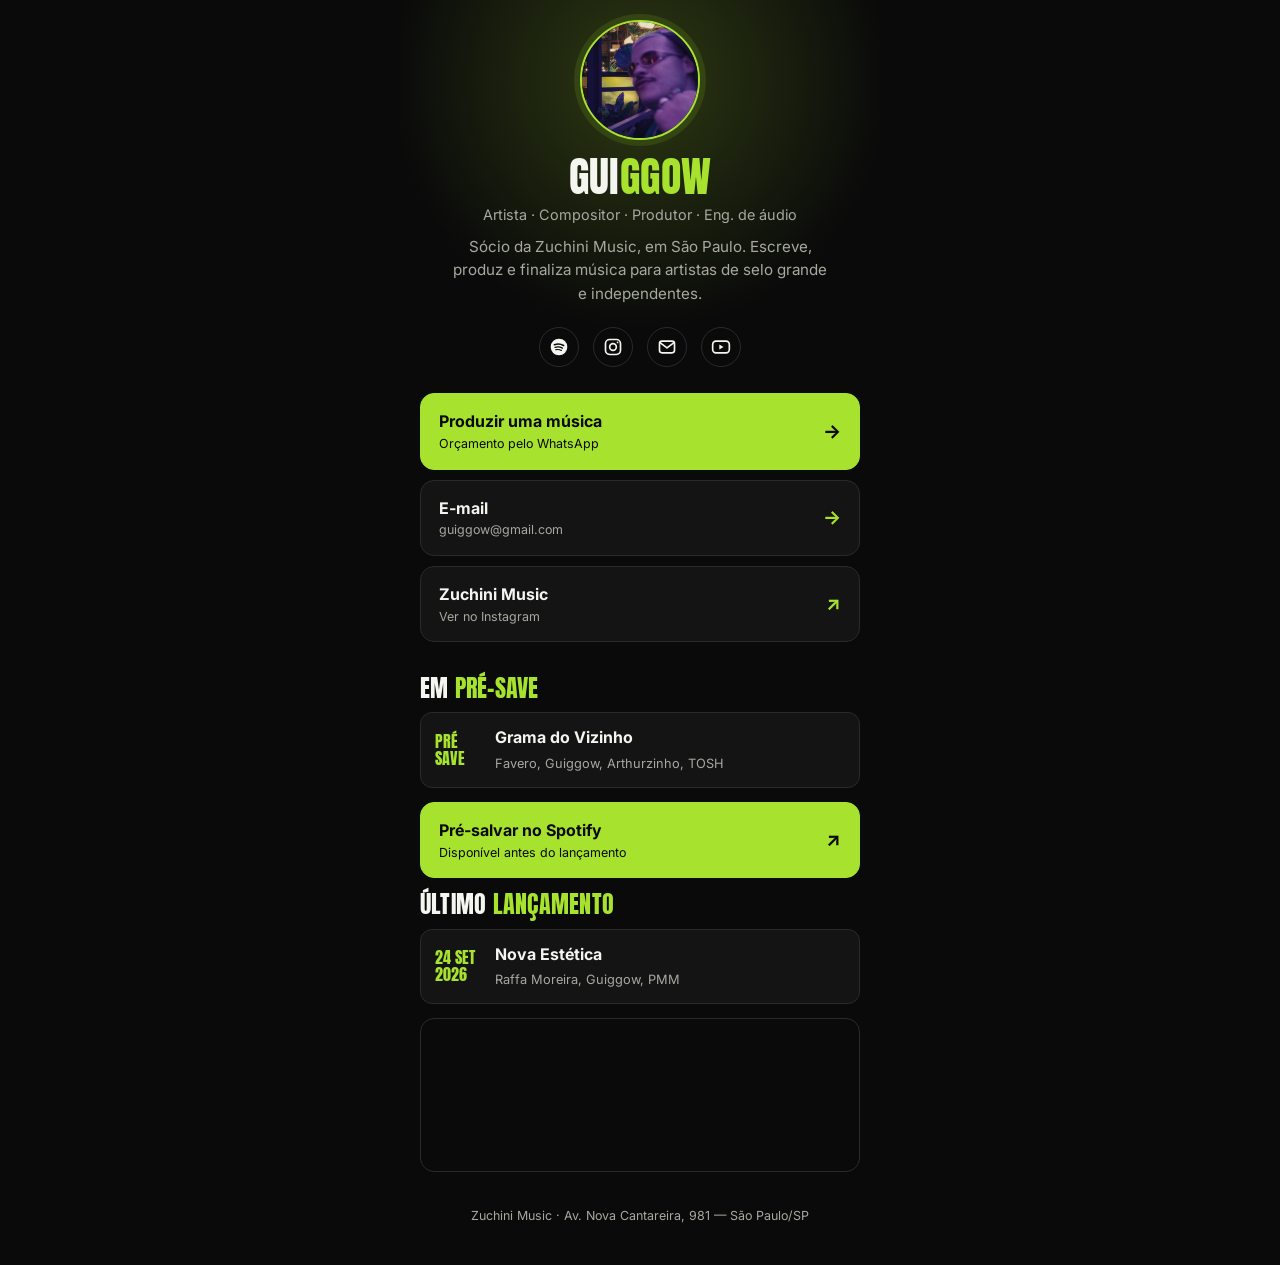
==== guiggow.html @ ce0667b6 "Site e bio-links da Zuchini Music (Guiggow, Gale, Leto)" ====
<!doctype html>
<html lang="pt-BR">
<head>
<meta charset="utf-8">
<meta name="robots" content="noindex, nofollow">
<meta name="viewport" content="width=device-width, initial-scale=1, viewport-fit=cover">
<meta name="theme-color" content="#0a0a0a">
<title>Guiggow</title>
<meta name="description" content="Guiggow: artista, compositor, produtor musical e engenheiro de áudio. Sócio da Zuchini Music. (Protótipo de apresentação.)">
<link rel="preconnect" href="https://fonts.googleapis.com">
<link rel="preconnect" href="https://fonts.gstatic.com" crossorigin>
<link href="https://fonts.googleapis.com/css2?family=Anton&family=Inter:wght@400;500;700&display=swap" rel="stylesheet">
<link rel="stylesheet" href="assets/estilo.css">
<link rel="stylesheet" href="assets/bio.css">
</head>
<body>

<main class="bio">
  <div class="avatar"><img src="assets/guiggow.jpg" alt="Guiggow" style="object-position:68% 38%"></div>
  <h1>Gui<span>ggow</span></h1>
  <p class="papeis">Artista · Compositor · Produtor · Eng. de áudio</p>
  <p class="sobre">Sócio da Zuchini Music, em São Paulo. Escreve, produz e finaliza música para artistas de selo grande e independentes.</p>


  <span class="redes-rodape" style="justify-content:center;margin:0 auto 26px" aria-label="Redes do Guiggow">
    <a href="https://open.spotify.com/playlist/6bgRUUrCP5yJdSGM0LHSm4" target="_blank" rel="noopener" aria-label="Spotify do Guiggow" title="Spotify"><svg viewBox="0 0 24 24" aria-hidden="true"><circle cx="12" cy="12" r="10" fill="currentColor"/><g fill="none" stroke-linecap="round" style="stroke:var(--preto)"><path d="M6.5 9.2c3.7-1.1 7.9-.8 11 1" stroke-width="1.9"/><path d="M7.3 12.4c3-.8 6.3-.5 8.8 1" stroke-width="1.6"/><path d="M8 15.3c2.4-.6 4.8-.3 6.9.9" stroke-width="1.4"/></g></svg></a>
    <a href="https://www.instagram.com/guiggow/" target="_blank" rel="noopener" aria-label="Instagram do Guiggow" title="Instagram"><svg viewBox="0 0 24 24" fill="none" stroke="currentColor" stroke-width="2" stroke-linecap="round" stroke-linejoin="round" aria-hidden="true"><rect x="3" y="3" width="18" height="18" rx="5"/><circle cx="12" cy="12" r="4"/><circle cx="17.5" cy="6.5" r="1" fill="currentColor" stroke="none"/></svg></a>
    <a href="mailto:guiggow@gmail.com" aria-label="E-mail do Guiggow" title="E-mail"><svg viewBox="0 0 24 24" fill="none" stroke="currentColor" stroke-width="2" stroke-linecap="round" stroke-linejoin="round" aria-hidden="true"><rect x="3" y="5" width="18" height="14" rx="3"/><path d="M4 7l8 6 8-6"/></svg></a>
    <a href="https://www.youtube.com/@Guiggow" target="_blank" rel="noopener" aria-label="YouTube do Guiggow" title="YouTube"><svg viewBox="0 0 24 24" fill="none" stroke="currentColor" stroke-width="2" stroke-linecap="round" stroke-linejoin="round" aria-hidden="true"><rect x="2" y="5" width="20" height="14" rx="4"/><path d="M10 9l5 3-5 3z" fill="currentColor" stroke="none"/></svg></a>
  </span>

  <nav class="links" aria-label="Links do Guiggow">
    <a class="lk destaque" href="https://wa.me/5511942753767" target="_blank" rel="noopener"><span>Produzir uma música<small>Orçamento pelo WhatsApp</small></span><i>→</i></a>
    <a class="lk" href="mailto:guiggow@gmail.com"><span>E-mail<small>guiggow@gmail.com</small></span><i>→</i></a>
    <a class="lk" href="https://www.instagram.com/zuchinirec/" target="_blank" rel="noopener"><span>Zuchini Music<small>Ver no Instagram</small></span><i>↗</i></a>
  </nav>

  <section class="bloco" style="padding:0;border:0;margin-bottom:14px">
    <h2>Em <em>pré-save</em></h2>
    <ul class="lanc">
      <li><span class="ano">PRÉ<br>SAVE</span><div><b>Grama do Vizinho</b><span>Favero, Guiggow, Arthurzinho, TOSH</span></div></li>
    </ul>
    <a class="lk destaque" href="https://sndo.ffm.to/nr7rorv" target="_blank" rel="noopener" style="margin-top:14px"><span>Pré-salvar no Spotify<small>Disponível antes do lançamento</small></span><i>↗</i></a>
  </section>

  <section class="bloco" style="padding:0;border:0">
    <h2>Último <em>lançamento</em></h2>
    <ul class="lanc">
      <li><span class="ano">24 SET<br>2026</span><div><b>Nova Estética</b><span>Raffa Moreira, Guiggow, PMM</span></div></li>
    </ul>
    <div class="player" style="margin-top:14px">
      <iframe src="https://open.spotify.com/embed/playlist/6bgRUUrCP5yJdSGM0LHSm4?utm_source=generator" width="100%" height="152" style="border-radius:14px;height:152px" frameborder="0" allowfullscreen loading="lazy" allow="autoplay; clipboard-write; encrypted-media; fullscreen; picture-in-picture" title="Ouvir no Spotify"></iframe>
    </div>
  </section>

  <p class="bio-rodape">Zuchini Music · Av. Nova Cantareira, 981 — São Paulo/SP</p>
</main>
</body>
</html>
---- assets/estilo.css ----
:root{
  --preto:#0a0a0a; --grafite:#141414; --linha:#2a2a2a;
  --branco:#f5f5f0; --cinza:#a8a8a0;
  --lime:#a6e22e; --verde:#2fa82f; --amarelo:#e8f52a;
  --gut:20px; --max:1120px;
}
*{box-sizing:border-box;margin:0;padding:0}
html{scroll-behavior:smooth}
body{background:var(--preto);color:var(--branco);font-family:Inter,system-ui,sans-serif;line-height:1.55;-webkit-font-smoothing:antialiased}
img{max-width:100%;display:block}
a{color:inherit}
.wrap{max-width:var(--max);margin:0 auto;padding:0 var(--gut)}
h1,h2,h3{font-family:Anton,Impact,sans-serif;font-weight:400;text-transform:uppercase;letter-spacing:.01em;line-height:1.02}
h2{font-size:clamp(2rem,6vw,3.4rem);margin-bottom:.5rem}
h2 em{font-style:normal;color:var(--lime)}
.lead{color:var(--cinza);max-width:56ch;margin-bottom:2rem}
section{padding:72px 0;border-top:1px solid var(--linha)}
.tag{display:inline-block;font-size:.72rem;font-weight:700;letter-spacing:.08em;text-transform:uppercase;padding:3px 8px;border-radius:3px;background:#2b2b0a;color:var(--amarelo);border:1px dashed #6b6b1a;vertical-align:middle}
.btn{display:inline-block;background:var(--lime);color:#0a0a0a;font-weight:700;text-decoration:none;padding:14px 26px;border-radius:999px;border:0;cursor:pointer;font-size:1rem;font-family:inherit;transition:transform .15s,background .15s}
.btn:hover{background:var(--amarelo);transform:translateY(-2px)}
.btn.ghost{background:transparent;color:var(--branco);border:1.5px solid var(--branco)}
.btn.ghost:hover{background:var(--branco);color:var(--preto)}

/* aviso de protótipo */
.aviso{background:var(--amarelo);color:#111;font-size:.82rem;text-align:center;padding:8px var(--gut);font-weight:500}

/* topo */
header{position:sticky;top:0;z-index:20;background:rgba(10,10,10,.92);-webkit-backdrop-filter:blur(8px);backdrop-filter:blur(8px);padding-top:env(safe-area-inset-top);border-bottom:1px solid var(--linha)}
header .wrap{display:flex;align-items:center;justify-content:space-between;height:64px;gap:16px}
.marca{display:flex;align-items:center;gap:10px;text-decoration:none;font-family:Anton,sans-serif;font-size:1.3rem;letter-spacing:.04em}
.marca img{width:38px;height:38px;border-radius:8px}
#nav ul{display:flex;gap:22px;list-style:none}
#nav a{text-decoration:none;font-size:.9rem;color:var(--cinza);transition:color .15s}
#nav a:hover{color:var(--lime)}
.menu-btn{display:none;background:none;border:1.5px solid var(--linha);color:var(--branco);border-radius:8px;padding:8px 12px;font-family:inherit;cursor:pointer}

/* hero */
.hero{padding:56px 0 72px;border-top:0;position:relative;overflow:hidden}
.hero::before{content:"";position:absolute;right:-140px;top:-120px;width:520px;height:520px;border-radius:50%;background:radial-gradient(circle,rgba(166,226,46,.28),transparent 68%);pointer-events:none}
.hero .wrap{display:grid;grid-template-columns:1.25fr .75fr;gap:40px;align-items:center;position:relative}
.hero h1{font-size:clamp(3rem,10vw,6.6rem);margin-bottom:1rem}
.hero h1 span{color:var(--lime)}
.hero p{color:var(--cinza);font-size:1.1rem;max-width:44ch;margin-bottom:1.8rem}
.hero .acoes{display:flex;gap:12px;flex-wrap:wrap}
.hero .logo{width:100%;max-width:440px;margin:0 auto;filter:drop-shadow(0 18px 40px rgba(0,0,0,.6)) drop-shadow(0 0 60px rgba(166,226,46,.22));animation:gira 40s linear infinite}
@keyframes gira{to{transform:rotate(360deg)}}
@media (prefers-reduced-motion:reduce){.hero .logo{animation:none}}

/* números */
.nums{padding:0;border-top:1px solid var(--linha)}
.nums .wrap{display:grid;grid-template-columns:repeat(3,1fr)}
.num{padding:34px 20px;border-left:1px solid var(--linha)}
.num:first-child{border-left:0;padding-left:0}
.num b{display:block;font-family:Anton,sans-serif;font-weight:400;font-size:clamp(2rem,5vw,3.2rem);color:var(--lime);line-height:1}
.num b.longo{font-size:clamp(1.7rem,3.6vw,2.7rem);white-space:nowrap}
.num span{font-size:.85rem;color:var(--cinza)}

/* faixas */
.faixas{display:grid;grid-template-columns:repeat(auto-fit,minmax(min(240px,100%),1fr));gap:16px;margin-bottom:32px}
.faixa{background:var(--grafite);border:1px solid var(--linha);border-radius:14px;padding:22px;display:flex;flex-direction:column;gap:6px;transition:border-color .2s,transform .2s}
.faixa:hover{border-color:var(--lime);transform:translateY(-3px)}
.faixa .pos{font-family:Anton,sans-serif;color:var(--lime);font-size:1.1rem}
.faixa h3{font-size:1.7rem}
.faixa .art{color:var(--cinza);font-size:.9rem}
.faixa .plays{margin-top:auto;padding-top:14px;font-size:.85rem;border-top:1px solid var(--linha)}
.faixa .plays b{color:var(--branco);font-size:1.05rem}
.faixa .credito{font-size:.8rem;color:var(--cinza)}
.abas{display:flex;gap:8px;margin-bottom:12px}
.aba{font-family:Anton,sans-serif;letter-spacing:.04em;font-size:1rem;padding:9px 20px;border-radius:999px;border:1.5px solid var(--linha);background:var(--grafite);color:var(--branco);cursor:pointer;transition:background .15s,color .15s,border-color .15s}
.aba:hover{border-color:var(--lime)}
.aba.ativo{background:var(--lime);color:#0a0a0a;border-color:var(--lime)}
.player{border-radius:14px;overflow:hidden;border:1px solid var(--linha)}
.player iframe{display:block;width:100%;height:352px;border:0}

/* passou por aqui */
.chips{display:flex;flex-wrap:wrap;gap:10px;margin-top:8px}
.chip{border:1.5px solid var(--linha);border-radius:999px;padding:9px 18px;font-weight:500;font-family:inherit;font-size:1rem;color:var(--branco);background:var(--grafite);cursor:pointer;transition:transform .15s,background .15s,color .15s,border-color .15s,box-shadow .15s}
.chip:nth-child(3n+1){border-color:var(--lime)}
.chip:hover,.chip:focus-visible,.chip.ativo{background:var(--lime);color:#0a0a0a;border-color:var(--lime);transform:translate(-2px,-2px) rotate(-1.5deg);box-shadow:4px 4px 0 var(--amarelo);outline:0}
.passou-lista{display:none;margin-top:18px;background:var(--grafite);border:1px solid var(--lime);border-radius:14px;padding:22px;box-shadow:6px 6px 0 rgba(232,245,42,.25)}
.passou-lista.aberto{display:block;animation:sobe .2s ease-out}
@keyframes sobe{from{opacity:0;transform:translateY(8px)}to{opacity:1;transform:none}}
.passou-lista h3{font-size:1.6rem;color:var(--lime);margin-bottom:4px}
.passou-lista .sub{font-size:.8rem;color:var(--cinza);margin-bottom:12px}
.passou-lista ul{list-style:none;display:grid;grid-template-columns:repeat(auto-fill,minmax(min(240px,100%),1fr));gap:4px 24px}
.passou-lista li{padding:9px 0;border-bottom:1px solid var(--linha);display:grid;gap:2px;font-size:.95rem}
.passou-lista li[hidden]{display:none}
.ver-mais{margin-top:14px;background:transparent;color:var(--lime);border:1.5px solid var(--lime);border-radius:999px;padding:8px 20px;font-family:inherit;font-weight:700;cursor:pointer;transition:background .15s,color .15s}
.ver-mais:hover{background:var(--lime);color:#0a0a0a}
.nota{font-size:.82rem;color:var(--cinza);margin-top:14px}

/* como funciona */
.passos{list-style:none;display:grid;grid-template-columns:repeat(auto-fit,minmax(min(190px,100%),1fr));gap:16px;counter-reset:p}
.passos li{counter-increment:p;background:var(--grafite);border:1px solid var(--linha);border-radius:14px;padding:22px}
.passos li::before{content:counter(p,decimal-leading-zero);font-family:Anton,sans-serif;font-size:2.4rem;color:var(--lime);display:block;line-height:1;margin-bottom:10px}
.passos h3{font-size:1.3rem;margin-bottom:6px}
.passos p{font-size:.9rem;color:var(--cinza)}

/* serviços */
.servicos{display:grid;grid-template-columns:repeat(auto-fit,minmax(min(190px,100%),1fr));gap:14px}
.servico{padding:20px;border-radius:14px;background:linear-gradient(160deg,#1a2410,var(--grafite));border:1px solid var(--linha)}
.servico h3{font-size:1.2rem;color:var(--lime);margin-bottom:4px}
.servico p{font-size:.88rem;color:var(--cinza)}
.servico.mais{background:transparent;border-style:dashed}
.servico.mais a{color:var(--lime);text-decoration:underline}

/* arquivo z */
.arquivo{display:grid;grid-template-columns:repeat(auto-fit,minmax(min(220px,100%),1fr));gap:16px}
.arquivo.reels{grid-template-columns:repeat(auto-fit,minmax(min(280px,100%),1fr));gap:20px}
.reel{background:var(--grafite);border:1px solid var(--linha);border-radius:14px;overflow:hidden;display:flex;flex-direction:column;transition:border-color .2s,transform .2s}
.reel:hover{border-color:var(--lime);transform:translateY(-4px)}
.reel .tela{position:relative;aspect-ratio:4/5;overflow:hidden;background:#000}
.reel iframe{position:absolute;left:0;top:-56px;width:100%;height:calc(100% + 56px + 320px);border:0;background:#000;display:block}
.reel a{text-decoration:none;color:inherit;padding:14px 18px;display:grid;gap:2px}
.reel a b{font-family:Anton,sans-serif;font-weight:400;font-size:1.25rem;text-transform:uppercase;color:var(--amarelo)}
.reel a span{font-size:.8rem;color:var(--lime)}
a.video{text-decoration:none;color:inherit;transition:transform .2s,border-color .2s}
a.video:hover{transform:translateY(-4px);border-color:var(--lime)}
.video{aspect-ratio:9/12;border-radius:14px;border:1px solid var(--linha);background:repeating-linear-gradient(45deg,#101810,#101810 12px,#141f14 12px,#141f14 24px);display:flex;flex-direction:column;justify-content:flex-end;padding:18px;position:relative}
.video::before{content:"▶";position:absolute;top:50%;left:50%;transform:translate(-50%,-50%);width:56px;height:56px;border-radius:50%;background:var(--lime);color:#000;display:grid;place-items:center;font-size:1.2rem;padding-left:4px}
.video b{font-family:Anton,sans-serif;font-weight:400;font-size:1.4rem;text-transform:uppercase;color:var(--amarelo)}
.video span{font-size:.8rem;color:var(--cinza)}

/* sócios */
.socios{display:grid;grid-template-columns:repeat(auto-fit,minmax(min(220px,100%),1fr));gap:16px}
.socio{text-align:left}
.foto{aspect-ratio:1/1;border-radius:14px;background:linear-gradient(135deg,#1a2410,#0f0f0f);border:1px solid var(--linha);display:grid;place-items:center;font-family:Anton,sans-serif;font-size:4.5rem;color:var(--lime);margin-bottom:12px;position:relative}
.foto img{position:absolute;inset:0;width:100%;height:100%;object-fit:cover;object-position:68% 42%;border-radius:13px}
.foto small{position:absolute;bottom:8px;left:10px;font-family:Inter,sans-serif;font-size:.68rem;color:var(--cinza);letter-spacing:.04em}
.socio h3{font-size:1.5rem}
.socio p{font-size:.85rem;color:var(--cinza)}
.socio a{color:var(--lime);text-decoration:none}

/* estúdio */
.estudio{display:grid;grid-template-columns:1fr 1fr;gap:24px;align-items:stretch}
.galeria{display:grid;grid-template-columns:1fr 1fr;gap:10px}
.galeria div{border-radius:12px;border:1px solid var(--linha);background:repeating-linear-gradient(135deg,#121212,#121212 10px,#181818 10px,#181818 20px);aspect-ratio:4/3;display:grid;place-items:center;font-size:.72rem;color:var(--cinza);text-align:center;padding:8px}
.galeria div:first-child{grid-column:1/-1;aspect-ratio:16/8}
.mapa iframe{width:100%;height:100%;min-height:320px;border:0;border-radius:14px;filter:grayscale(1) invert(.92) contrast(.9)}
.endereco{margin-top:14px;font-size:.95rem}
.endereco b{color:var(--lime)}

/* contato */
.contato{display:grid;grid-template-columns:1fr 1fr;gap:40px}
form{display:grid;gap:14px}
label{font-size:.82rem;color:var(--cinza);display:grid;gap:6px}
input,select,textarea{background:var(--grafite);border:1.5px solid var(--linha);color:var(--branco);padding:13px 14px;border-radius:10px;font-family:inherit;font-size:1rem;width:100%}
input:focus,select:focus,textarea:focus{outline:0;border-color:var(--lime)}
textarea{min-height:110px;resize:vertical}
.canais{display:grid;gap:14px;align-content:start}
.canal{display:block;text-decoration:none;background:var(--grafite);border:1px solid var(--linha);border-radius:14px;padding:18px 20px;transition:border-color .2s}
.canal:hover{border-color:var(--lime)}
.canal small{display:block;color:var(--cinza);font-size:.75rem;letter-spacing:.06em;text-transform:uppercase}
.canal b{font-size:1.1rem}
.ok{display:none;background:#12220a;border:1px solid var(--verde);border-radius:10px;padding:14px;font-size:.9rem}

footer{border-top:1px solid var(--linha);padding:36px 0;font-size:.85rem;color:var(--cinza)}
footer .wrap{display:flex;flex-wrap:wrap;gap:16px 40px;justify-content:space-between;align-items:center}
footer a{text-decoration:none;color:var(--branco)}
footer a:hover{color:var(--lime)}

@media (max-width:820px){
  .menu-btn{display:block}
  #nav{display:none;position:absolute;top:64px;left:0;right:0;background:var(--preto);border-bottom:1px solid var(--linha);padding:12px var(--gut) 20px}
  #nav.aberto{display:block}
  #nav ul{flex-direction:column;gap:14px}
  .hero .wrap,.estudio,.contato{grid-template-columns:1fr}
  .hero .logo{max-width:260px;order:-1}
  .hero{padding-top:32px}
  .nums .wrap{grid-template-columns:1fr}
  .num{border-left:0;border-top:1px solid var(--linha);padding:22px 0}
  .num:first-child{border-top:0}
  section{padding:56px 0}
}

/* cursor: mãozinha retrô, estilo Windows antigo (só com mouse) */
.bolinha{position:fixed;left:0;top:0;width:22px;height:29px;margin:-1px 0 0 -8px;background:url("data:image/svg+xml,%3Csvg xmlns='http://www.w3.org/2000/svg' viewBox='0 0 17 22' shape-rendering='crispEdges'%3E%3Cpath d='M5 1H8V8H10V9H12V10H14V11H16V17L15 19V21H6V19L3 15L1 12L2 11L4 12L5 13Z' fill='white' stroke='black' stroke-width='1' stroke-linejoin='miter'/%3E%3Cpath d='M10 10V15M12 11V15M14 12V15M6 18H15' stroke='black' stroke-width='.8' fill='none'/%3E%3C/svg%3E") center/contain no-repeat;filter:drop-shadow(2px 2px 0 rgba(0,0,0,.55));pointer-events:none;z-index:9999;opacity:0;transition:opacity .2s,width .2s,height .2s,margin .2s}
.bolinha.ativa{opacity:1}
.bolinha.grande{width:24px;height:31px;margin:-1px 0 0 -9px}
html.bola,html.bola *{cursor:none!important}
html.bola input,html.bola textarea,html.bola select,html.bola .reel .tela,html.bola .reel .tela *,html.bola .player,html.bola .player *,html.bola .mapa,html.bola .mapa *{cursor:auto!important}

/* celulares (iPhone/Safari e Android) */
html{-webkit-text-size-adjust:100%;text-size-adjust:100%;overflow-x:hidden;-webkit-tap-highlight-color:transparent}
body{min-width:320px}
.wrap{padding-left:max(var(--gut),env(safe-area-inset-left));padding-right:max(var(--gut),env(safe-area-inset-right))}
footer{padding-bottom:max(36px,env(safe-area-inset-bottom))}
input,select,textarea{font-size:16px;-webkit-appearance:none;appearance:none;border-radius:10px}
select{background-image:linear-gradient(45deg,transparent 50%,var(--cinza) 50%),linear-gradient(135deg,var(--cinza) 50%,transparent 50%);background-position:calc(100% - 18px) 55%,calc(100% - 13px) 55%;background-size:5px 5px;background-repeat:no-repeat;padding-right:34px}
.btn,.chip,.canal,.menu-btn,#nav a{touch-action:manipulation}
@media (hover:none){
  .btn:hover,.faixa:hover,.reel:hover,.canal:hover,.chip:hover{transform:none;box-shadow:none}
  .btn:hover{background:var(--lime)}
  .btn.ghost:hover{background:transparent;color:var(--branco)}
  .chip:hover{background:var(--grafite);color:var(--branco)}
  .chip:nth-child(3n+1):hover{border-color:var(--lime)}
  .chip.ativo{background:var(--lime);color:#0a0a0a;border-color:var(--lime);box-shadow:3px 3px 0 var(--amarelo)}
  .btn,.chip,.menu-btn{min-height:44px}
  #nav a{display:block;padding:6px 0}
}
@media (max-width:820px){
  .btn{width:100%;text-align:center}
  .hero .acoes{flex-direction:column}
  .hero p{font-size:1rem}
  .passou-lista{padding:18px}
  .passou-lista ul{grid-template-columns:1fr}
  .ver-mais{width:100%}
  .abas{flex-wrap:wrap}
  .estudio{gap:18px}
  .mapa iframe{min-height:280px}
  .player iframe{height:380px}
  .reel a b{font-size:1.1rem}
}
@media (max-width:380px){
  :root{--gut:16px}
  .hero h1{font-size:2.6rem}
  h2{font-size:1.9rem}
  .chip{padding:8px 14px;font-size:.95rem}
  .faixa h3{font-size:1.45rem}
}

/* opções do formulário: várias escolhas */
.opcoes{border:0;display:flex;flex-wrap:wrap;gap:8px;min-width:0}
.opcoes legend{font-size:.82rem;color:var(--cinza);margin-bottom:8px;padding:0}
.opcoes legend small{opacity:.8}
.op{position:relative;display:block;cursor:pointer}
.op input{position:absolute;opacity:0;inset:0;width:100%;height:100%;margin:0;cursor:pointer}
.op span{display:block;padding:10px 16px;border:1.5px solid var(--linha);border-radius:999px;background:var(--grafite);color:var(--branco);font-size:.95rem;transition:background .15s,color .15s,border-color .15s}
.op input:checked + span{background:var(--lime);color:#0a0a0a;border-color:var(--lime);font-weight:700}
.op input:focus-visible + span{outline:2px solid var(--amarelo);outline-offset:2px}
.op.tudo{flex-basis:100%}
.op.tudo span{border-color:var(--lime);text-align:center}

/* ícones das redes no rodapé */
.redes-rodape{display:flex;gap:14px;align-items:center}
.redes-rodape a{display:grid;place-items:center;width:40px;height:40px;border:1.5px solid var(--linha);border-radius:50%;color:var(--branco);transition:color .15s,border-color .15s,background .15s}
.redes-rodape a:hover{color:var(--lime);border-color:var(--lime)}
.redes-rodape svg{width:20px;height:20px;display:block}

/* página individual de sócio */
.socio-link{text-decoration:none;color:inherit;display:block}
.socio-link h3{color:var(--branco)}
.socio-link:hover h3{color:var(--lime)}
.nav-fixa{display:block}
.perfil-topo{padding:56px 0 64px;border-top:0;position:relative;overflow:hidden}
.perfil-topo::before{content:"";position:absolute;right:-140px;top:-120px;width:520px;height:520px;border-radius:50%;background:radial-gradient(circle,rgba(166,226,46,.22),transparent 68%);pointer-events:none}
.perfil-topo .wrap{display:grid;grid-template-columns:.8fr 1.2fr;gap:40px;align-items:center;position:relative}
.perfil-topo .foto{font-size:0;margin:0;max-width:420px}
.perfil-topo h1{font-size:clamp(3.4rem,11vw,7rem);margin-bottom:.6rem}
.perfil-topo h1 span{color:var(--lime)}
.perfil-topo p{color:var(--cinza);font-size:1.1rem;max-width:46ch;margin-bottom:1.6rem}
.voltar{display:inline-block;margin-bottom:20px;color:var(--cinza);text-decoration:none;font-size:.9rem}
.voltar:hover{color:var(--lime)}
.linha-tempo{list-style:none;border-left:2px solid var(--linha);padding-left:22px;display:grid;gap:18px}
.linha-tempo li{position:relative}
.linha-tempo li::before{content:"";position:absolute;left:-29px;top:.45em;width:12px;height:12px;border-radius:50%;background:var(--lime)}
.linha-tempo b{font-family:Anton,sans-serif;font-weight:400;color:var(--lime);font-size:1.3rem}
.linha-tempo p{color:var(--cinza);font-size:.95rem}
.chip{cursor:default}
@media (max-width:820px){
  .perfil-topo .wrap{grid-template-columns:1fr}
  .perfil-topo .foto{max-width:320px}
  .nav-fixa{display:block!important;position:static!important;border:0!important;padding:0!important;background:none!important}
  .nav-fixa ul{flex-direction:row;gap:14px}
}
---- assets/bio.css ----
/* página no formato "link da bio" (Guiggow, Gale, Leto) */
body{background:var(--preto)}
.bio{max-width:480px;margin:0 auto;padding:max(20px,env(safe-area-inset-top)) max(var(--gut),env(safe-area-inset-left)) max(40px,env(safe-area-inset-bottom));position:relative;overflow-x:hidden}
.bio::before{content:"";position:absolute;left:50%;top:-180px;width:520px;height:520px;margin-left:-260px;border-radius:50%;background:radial-gradient(circle,rgba(166,226,46,.22),transparent 68%);pointer-events:none;z-index:-1}
.avatar{width:120px;height:120px;border-radius:50%;overflow:hidden;margin:0 auto 16px;border:2px solid var(--lime);box-shadow:0 0 0 6px rgba(166,226,46,.12)}
.avatar img{width:100%;height:100%;object-fit:cover}
.bio h1{text-align:center;font-size:clamp(2rem,9vw,2.6rem);margin-bottom:6px}
.bio h1 span{color:var(--lime)}
.papeis{text-align:center;color:var(--cinza);font-size:.9rem;margin-bottom:8px}
.sobre{text-align:center;color:var(--cinza);font-size:.95rem;margin:0 auto 22px;max-width:38ch}
.mini{display:flex;justify-content:center;gap:0;margin-bottom:24px;border:1px solid var(--linha);border-radius:14px;overflow:hidden;background:var(--grafite)}
.mini div{flex:1;padding:12px 8px;text-align:center;border-left:1px solid var(--linha)}
.mini div:first-child{border-left:0}
.mini b{display:block;font-family:Anton,sans-serif;font-weight:400;color:var(--lime);font-size:1.4rem;line-height:1.1}
.mini span{font-size:.7rem;color:var(--cinza)}
.links{display:grid;gap:10px;margin-bottom:34px;min-width:0}
.lk{display:flex;align-items:center;justify-content:space-between;gap:12px;text-decoration:none;background:var(--grafite);border:1.5px solid var(--linha);border-radius:14px;padding:15px 18px;font-weight:700;transition:transform .15s,border-color .15s,background .15s;touch-action:manipulation;min-height:52px}
.lk span{min-width:0}
.lk i{flex-shrink:0;font-style:normal;color:var(--lime);font-size:1.2rem}
.lk small{display:block;font-weight:400;color:var(--cinza);font-size:.78rem}
.lk:hover{border-color:var(--lime);transform:translateY(-2px)}
.lk.destaque{background:var(--lime);color:#0a0a0a;border-color:var(--lime)}
.lk.destaque small,.lk.destaque i{color:#0a0a0a}
.lk.destaque:hover{background:var(--amarelo);border-color:var(--amarelo)}
.bio h2{font-size:1.5rem;margin:0 0 12px}
.bio .bloco{margin-bottom:34px}
.lanc{list-style:none;display:grid;gap:8px}
.lanc li{display:flex;align-items:center;gap:14px;background:var(--grafite);border:1px solid var(--linha);border-radius:12px;padding:12px 14px}
.lanc li>div{min-width:0}
.lanc .ano{font-family:Anton,sans-serif;color:var(--lime);min-width:46px;flex-shrink:0;font-size:1rem;line-height:1.1}
.lanc b{display:block;font-size:1rem}
.lanc span{font-size:.8rem;color:var(--cinza)}
.bio .chips{margin-top:0;gap:8px}
.bio .chip{font-size:.88rem;padding:7px 14px;cursor:default}
.bio .chip:hover{transform:none;box-shadow:none;background:var(--grafite);color:var(--branco)}
.bio-rodape{text-align:center;font-size:.78rem;color:var(--cinza)}
.bio-rodape a{color:var(--branco);text-decoration:none}
@media (hover:none){.lk:hover{transform:none}}
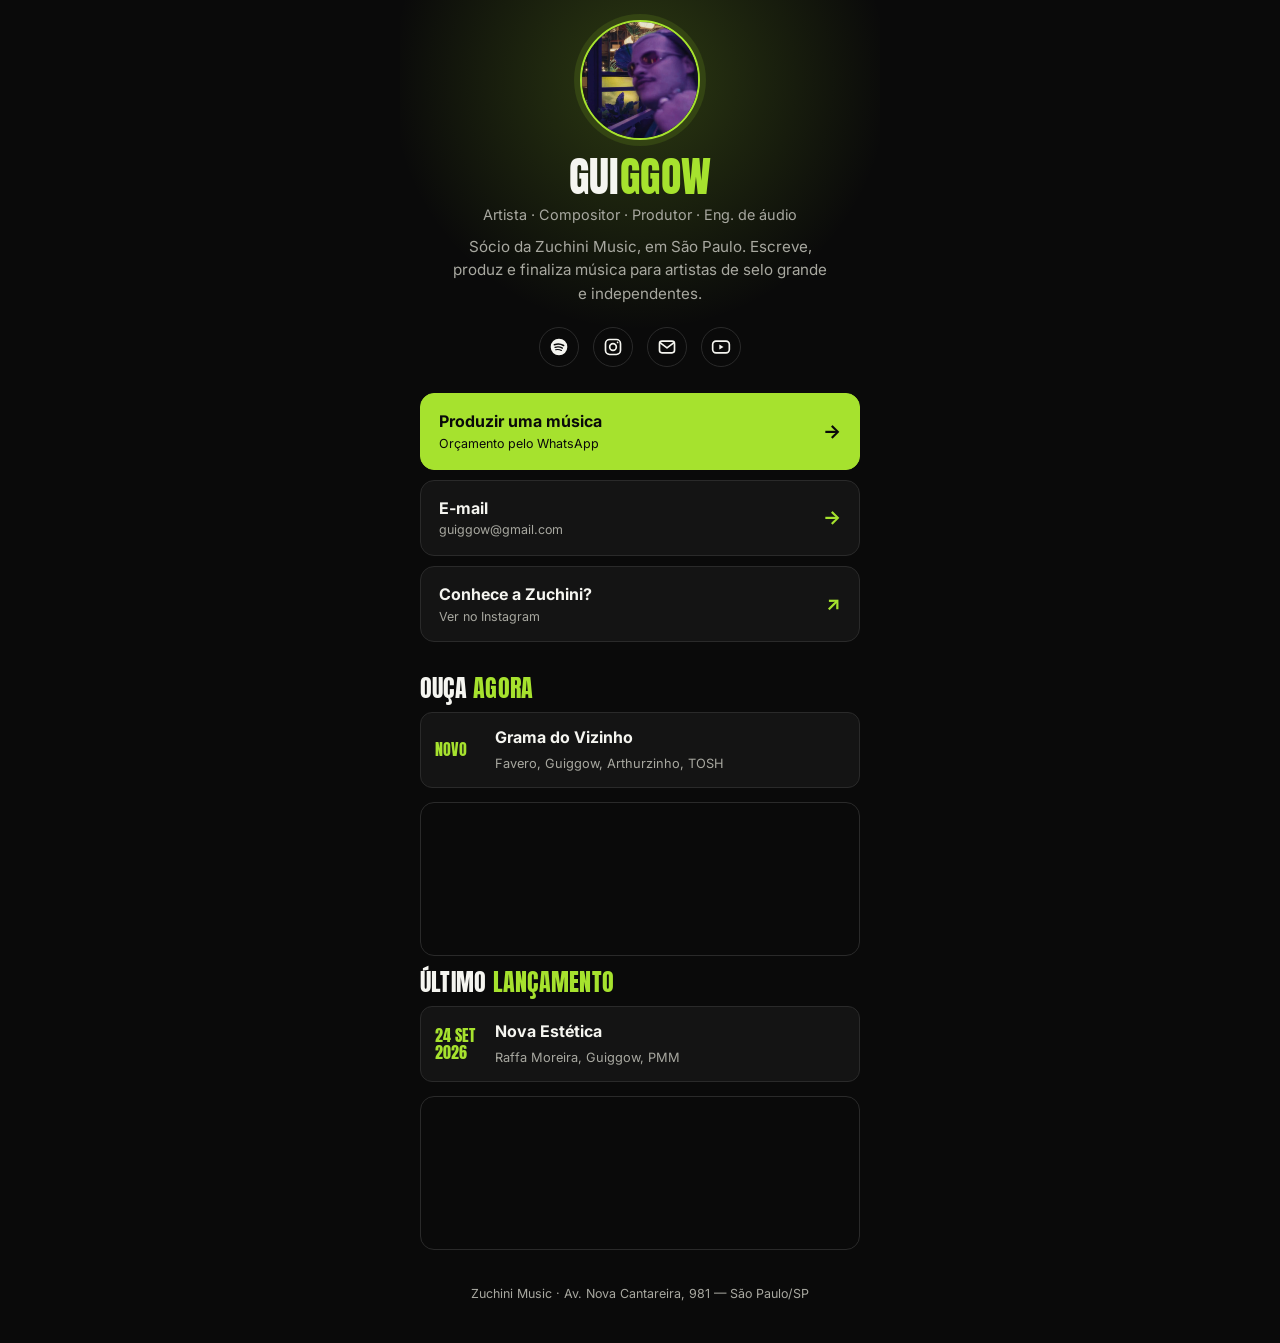
==== commit de54c073: "Grama do Vizinho ja lancou - vira Ouca agora; botao da Zuchini reescrito" ====
--- a/guiggow.html
+++ b/guiggow.html
@@ -32,15 +32,17 @@
   <nav class="links" aria-label="Links do Guiggow">
     <a class="lk destaque" href="https://wa.me/5511942753767" target="_blank" rel="noopener"><span>Produzir uma música<small>Orçamento pelo WhatsApp</small></span><i>→</i></a>
     <a class="lk" href="mailto:guiggow@gmail.com"><span>E-mail<small>guiggow@gmail.com</small></span><i>→</i></a>
-    <a class="lk" href="https://www.instagram.com/zuchinirec/" target="_blank" rel="noopener"><span>Zuchini Music<small>Ver no Instagram</small></span><i>↗</i></a>
+    <a class="lk" href="https://www.instagram.com/zuchinirec/" target="_blank" rel="noopener"><span>Conhece a Zuchini?<small>Ver no Instagram</small></span><i>↗</i></a>
   </nav>
 
   <section class="bloco" style="padding:0;border:0;margin-bottom:14px">
-    <h2>Em <em>pré-save</em></h2>
+    <h2>Ouça <em>agora</em></h2>
     <ul class="lanc">
-      <li><span class="ano">PRÉ<br>SAVE</span><div><b>Grama do Vizinho</b><span>Favero, Guiggow, Arthurzinho, TOSH</span></div></li>
+      <li><span class="ano">NOVO</span><div><b>Grama do Vizinho</b><span>Favero, Guiggow, Arthurzinho, TOSH</span></div></li>
     </ul>
-    <a class="lk destaque" href="https://sndo.ffm.to/nr7rorv" target="_blank" rel="noopener" style="margin-top:14px"><span>Pré-salvar no Spotify<small>Disponível antes do lançamento</small></span><i>↗</i></a>
+    <div class="player" style="margin-top:14px">
+      <iframe src="https://open.spotify.com/embed/track/1mYsiKd6LSjwoNyN7R9PBf?utm_source=generator" width="100%" height="152" style="border-radius:14px;height:152px" frameborder="0" allowfullscreen loading="lazy" allow="autoplay; clipboard-write; encrypted-media; fullscreen; picture-in-picture" title="Ouvir no Spotify"></iframe>
+    </div>
   </section>
 
   <section class="bloco" style="padding:0;border:0">
--- a/assets/estilo.css
+++ b/assets/estilo.css
@@ -38,7 +38,7 @@
 .hero{padding:56px 0 72px;border-top:0;position:relative;overflow:hidden}
 .hero::before{content:"";position:absolute;right:-140px;top:-120px;width:520px;height:520px;border-radius:50%;background:radial-gradient(circle,rgba(166,226,46,.28),transparent 68%);pointer-events:none}
 .hero .wrap{display:grid;grid-template-columns:1.25fr .75fr;gap:40px;align-items:center;position:relative}
-.hero h1{font-size:clamp(3rem,10vw,6.6rem);margin-bottom:1rem}
+.hero h1{font-size:clamp(3rem,10vw,6.6rem);line-height:1.15;margin-bottom:1rem}
 .hero h1 span{color:var(--lime)}
 .hero p{color:var(--cinza);font-size:1.1rem;max-width:44ch;margin-bottom:1.8rem}
 .hero .acoes{display:flex;gap:12px;flex-wrap:wrap}
